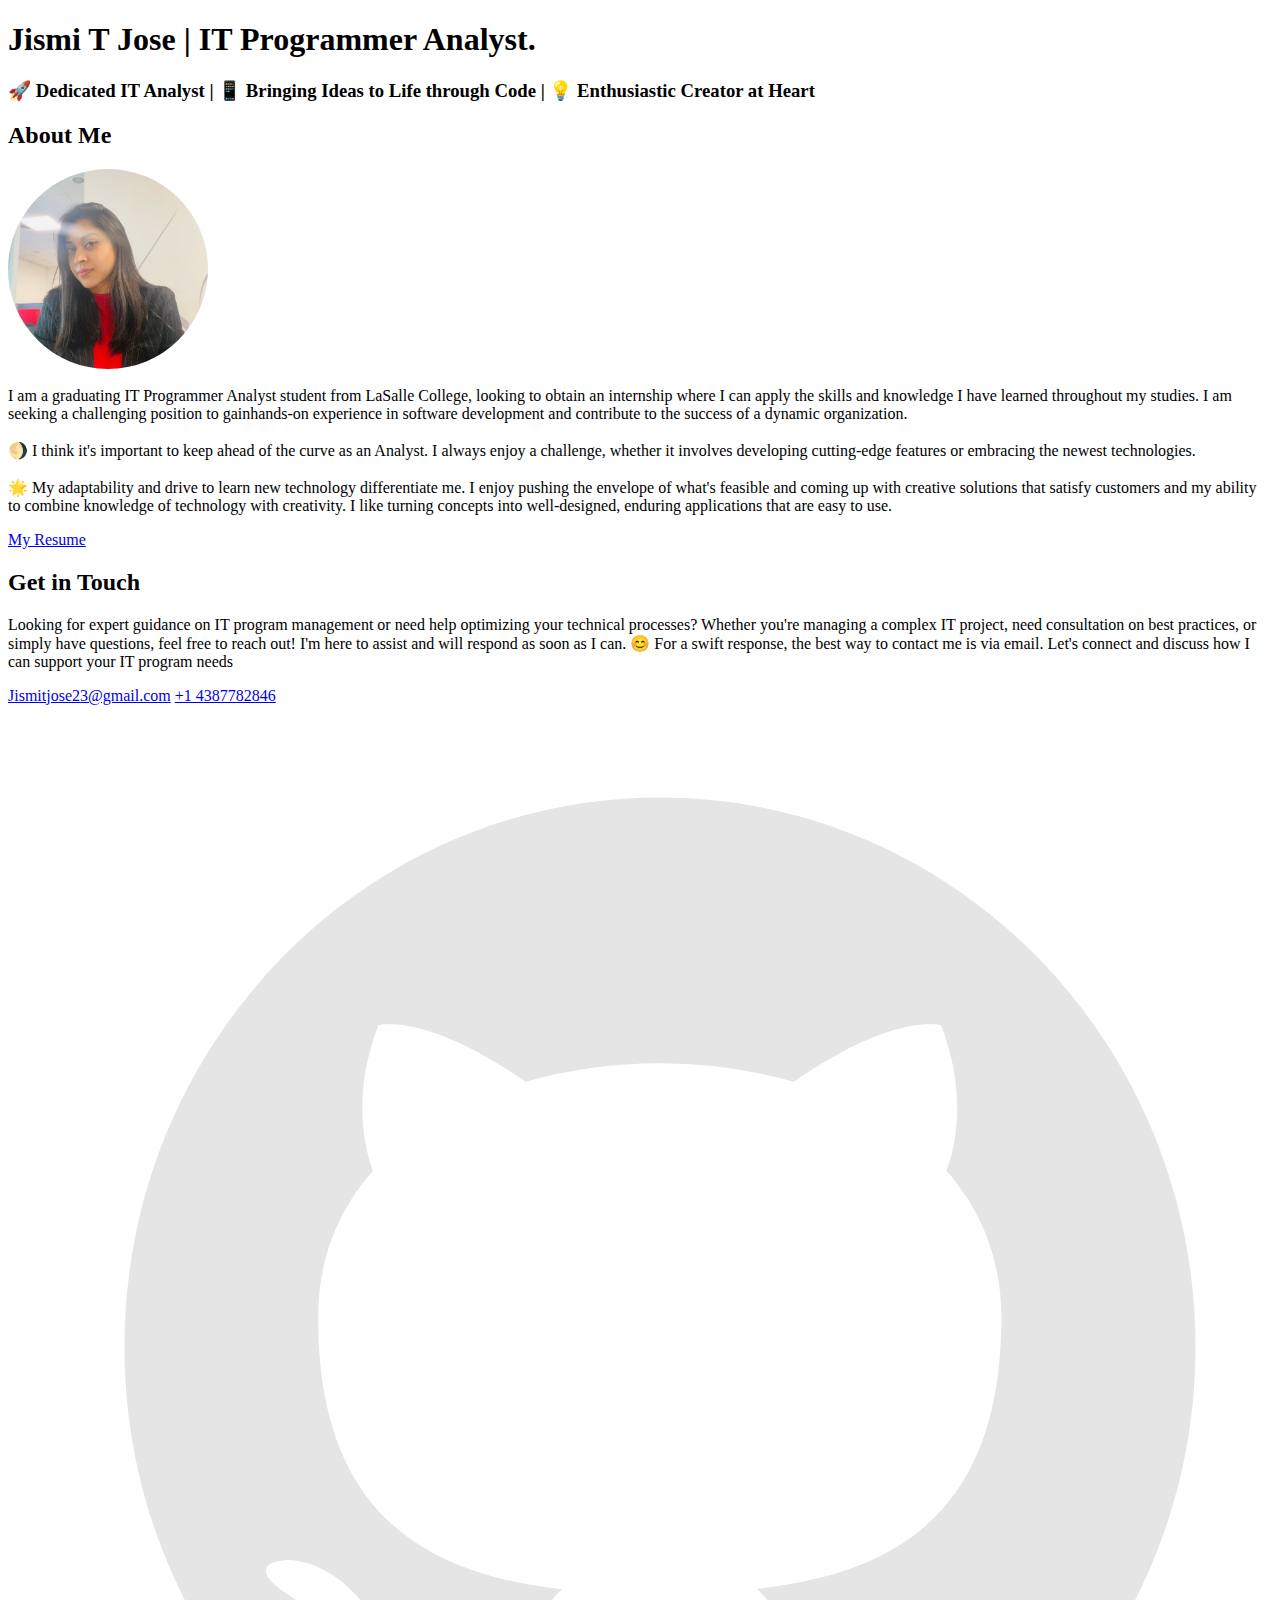
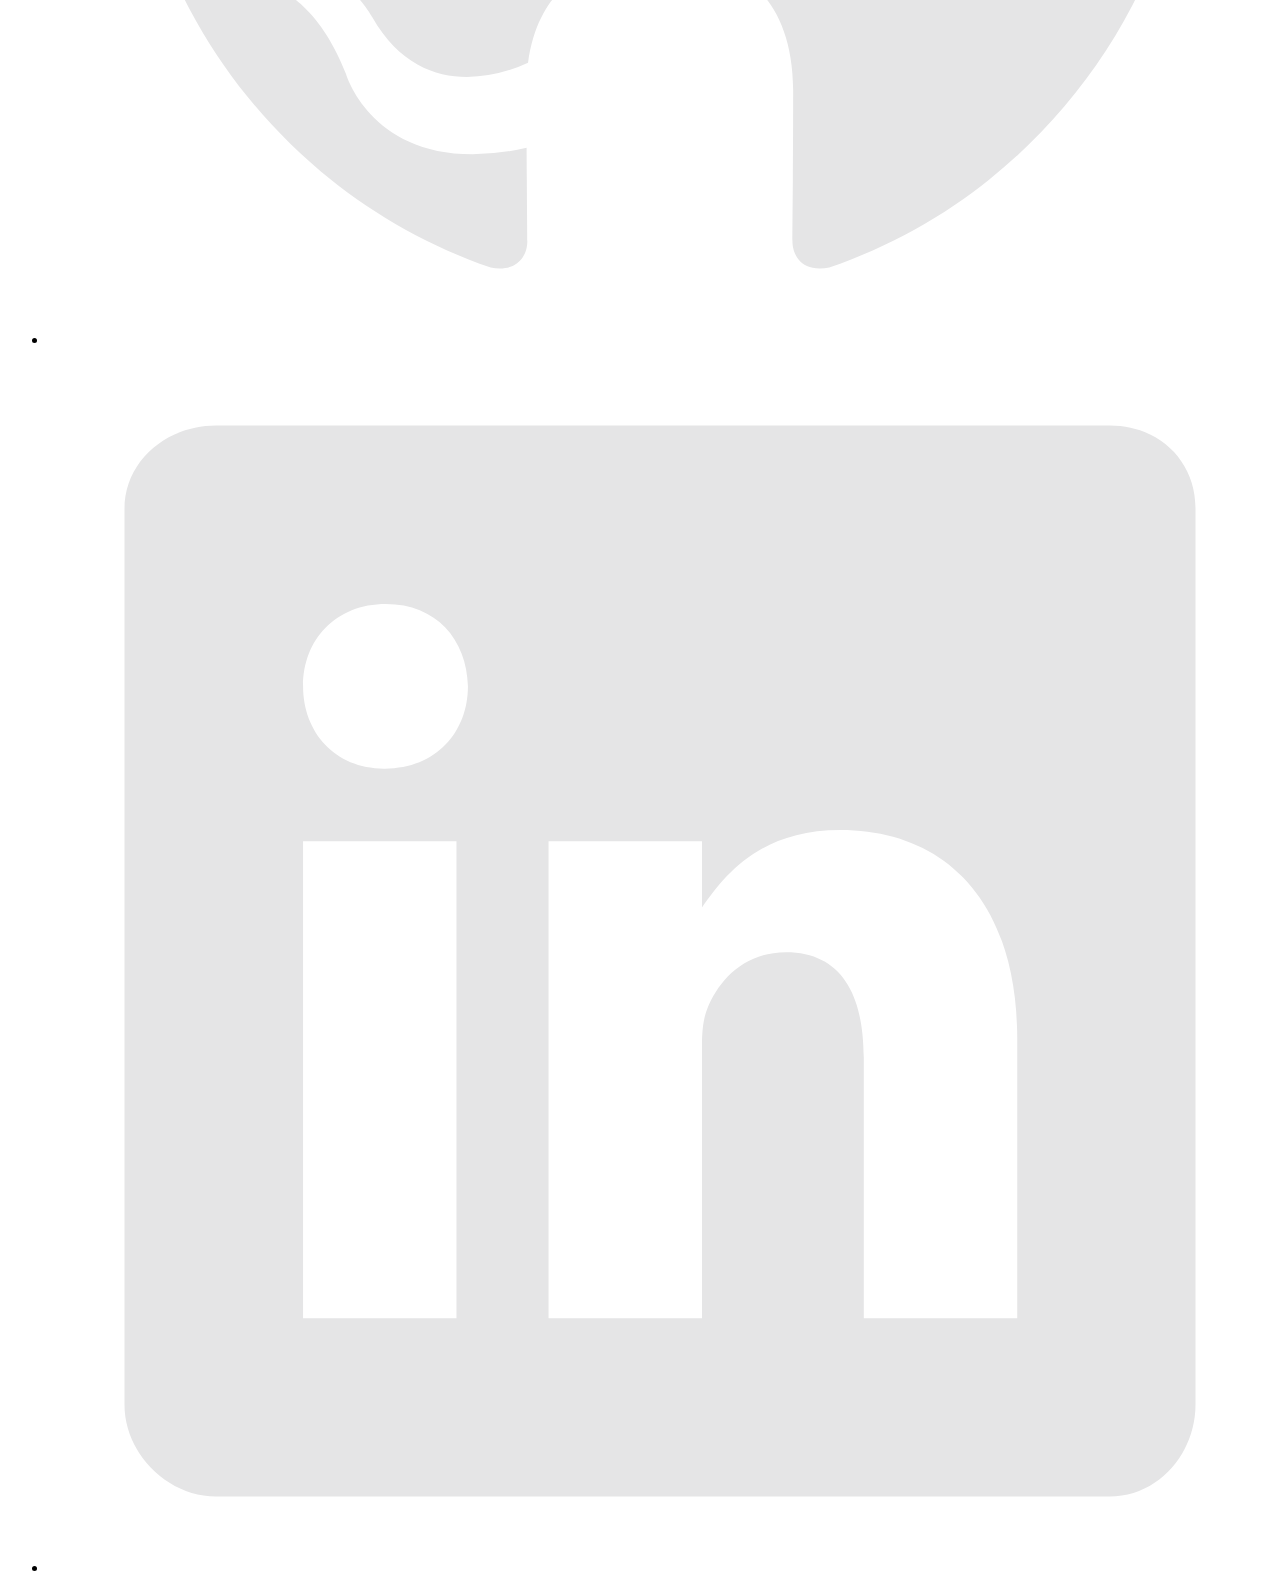
==== index.html @ 80c7e8fa "initial portfolio commit" ====
<!DOCTYPE html>
<html lang="en">

<head>
  <meta charset="UTF-8" />
  <meta name="viewport" content="width=device-width, initial-scale=1.0" />
  <link rel="shortcut icon" type="image/png" href="./Images/j.jpg" />

  <!-- Site title  -->
  <title>
    Jismi T Jose | IT Programmer Analyst.
  </title>

</head>

<body>

  <!-- ***** Header ***** -->

  <header class="header" role="banner" id="top">
   
    <div class="header__text-box row">
      <div class="header__text">
        <h1 class="heading-primary">
          <span>Jismi T Jose | IT Programmer Analyst.</span>
        </h1>
        <p>
          <h3>
            🚀 Dedicated IT Analyst | 📱 Bringing Ideas to Life through Code | 💡 Enthusiastic Creator at Heart

          </h3>
        </p>
      </div>
    </div>
  </header>

  <main role="main">

    <!-- ***** Work ***** -->

    <!-- ***** Clients ***** -->

    <!-- ***** About ***** -->
    <title>Round Corner Image</title>
    <style>
        .rounded-image {
            border-radius: 50%; /* Makes the image round */
            overflow: hidden; /* Hides overflowing content */
            width: 200px; /* Adjust width as needed */
            height: 200px; /* Adjust height as needed */
        }
        .rounded-image img {
            width: 100%; /* Makes the image fill its container */
            height: auto; /* Maintains aspect ratio */
        }
    </style>
    <section class="about" id="about">
      <div class="row">
        <h2>About Me</h2>
        <!-- <div class="about__content"> -->
          <div class="about__text">
            <!-- Replace the below paragraph with info about yourself -->
            <p>
              <div class="rounded-image">
                <img src="./Images/jismi_pic.jpeg" alt="">
            </div>
              

              <br>
              I am a graduating IT Programmer Analyst student from LaSalle College, looking to obtain an internship where I can apply the skills and knowledge I have learned throughout my studies. I am seeking a challenging position to gainhands-on experience in software development and contribute to the success of a dynamic organization.            </br>
            <br>
              🌖 I think it's important to keep ahead of the curve as an Analyst. I always enjoy a challenge, whether it involves developing cutting-edge features or embracing the newest technologies.
            </br>
              <br>
              🌟 My adaptability and drive to learn new technology differentiate me. I enjoy pushing the envelope of what's feasible and coming up with creative solutions that satisfy customers and my ability to combine knowledge of technology with creativity. I like turning concepts into well-designed, enduring applications that are easy to use.
            </p>
            <!-- Provide a link to your resume -->
            <a target="_blank" href="./resume/Jismi.Jose.pdf" class="btn">My Resume</a>
          <!-- </div> -->

          <!-- <div class="about__photo-container">
            <!-- Add a nice photo of yourself -->
            <!-- <img class="about__photo" src="./images/sharon.jpg" alt="" /> -->
          <!-- </div> --> 
        </div>
      </div>
    </section>
  </main>

  <!-- ***** Contact ***** -->

  <section class="contact" id="contact">
    <div class="row">
      <h2>Get in Touch</h2>
      <div class="contact__info">
        <p>
          Looking for expert guidance on IT program management or need help optimizing your technical processes?
Whether you're managing a complex IT project, need consultation on best practices, or simply have questions, feel free to reach out! I'm here to assist and will respond as soon as I can. 😊

For a swift response, the best way to contact me is via email. Let's connect and discuss how I can support your IT program needs
        </p>
        <!-- Replace the email with yours -->
        <a href="mailto:sJismitjose23@gmail.com" class="btn">Jismitjose23@gmail.com</a>
        <a href="tel:+1 4387782846" class="btn">+1 4387782846</a>

      </div>
    </div>
  </section>

  <!-- ***** Footer ***** -->

  <footer role="contentinfo" class="footer">
    <div class="row">
      <!-- Update the links to point to your accounts -->
      <ul class="footer__social-links">
        <li class="footer__social-link-item">
          <a target="_blank" href="https://github.com/jismitjose" title="Link to Github Profile">
            <img src="./Images/github.svg" class="footer__social-image" alt="Github">
          </a>
        
        <li class="footer__social-link-item">
          <a target="_blank" href="https://www.linkedin.com/in/jismitherlyjose/">
            <img src="./Images/linkedin.svg" title="Link to Linkedin Profile" class="footer__social-image" alt="Linkedin">
          </a>
        </li>
      </ul>
    </div>
  </footer>

</body>

</html>
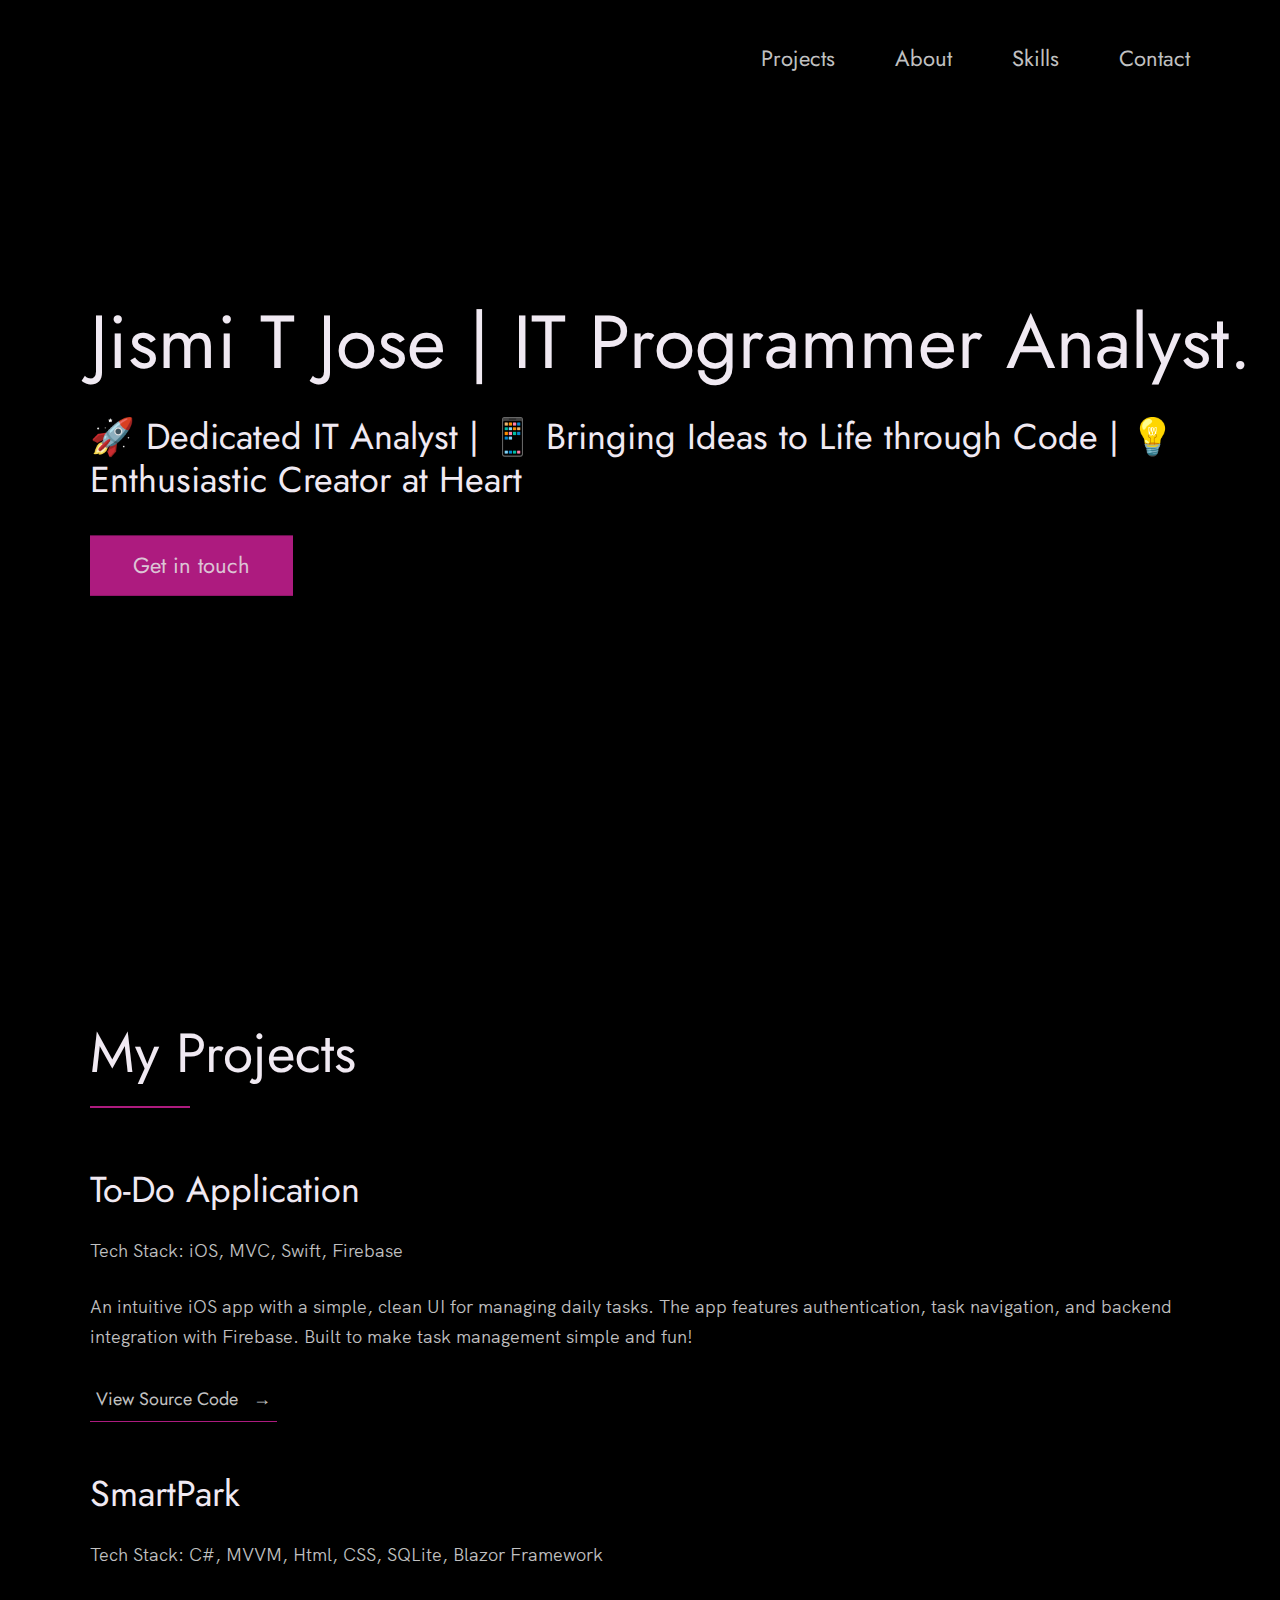
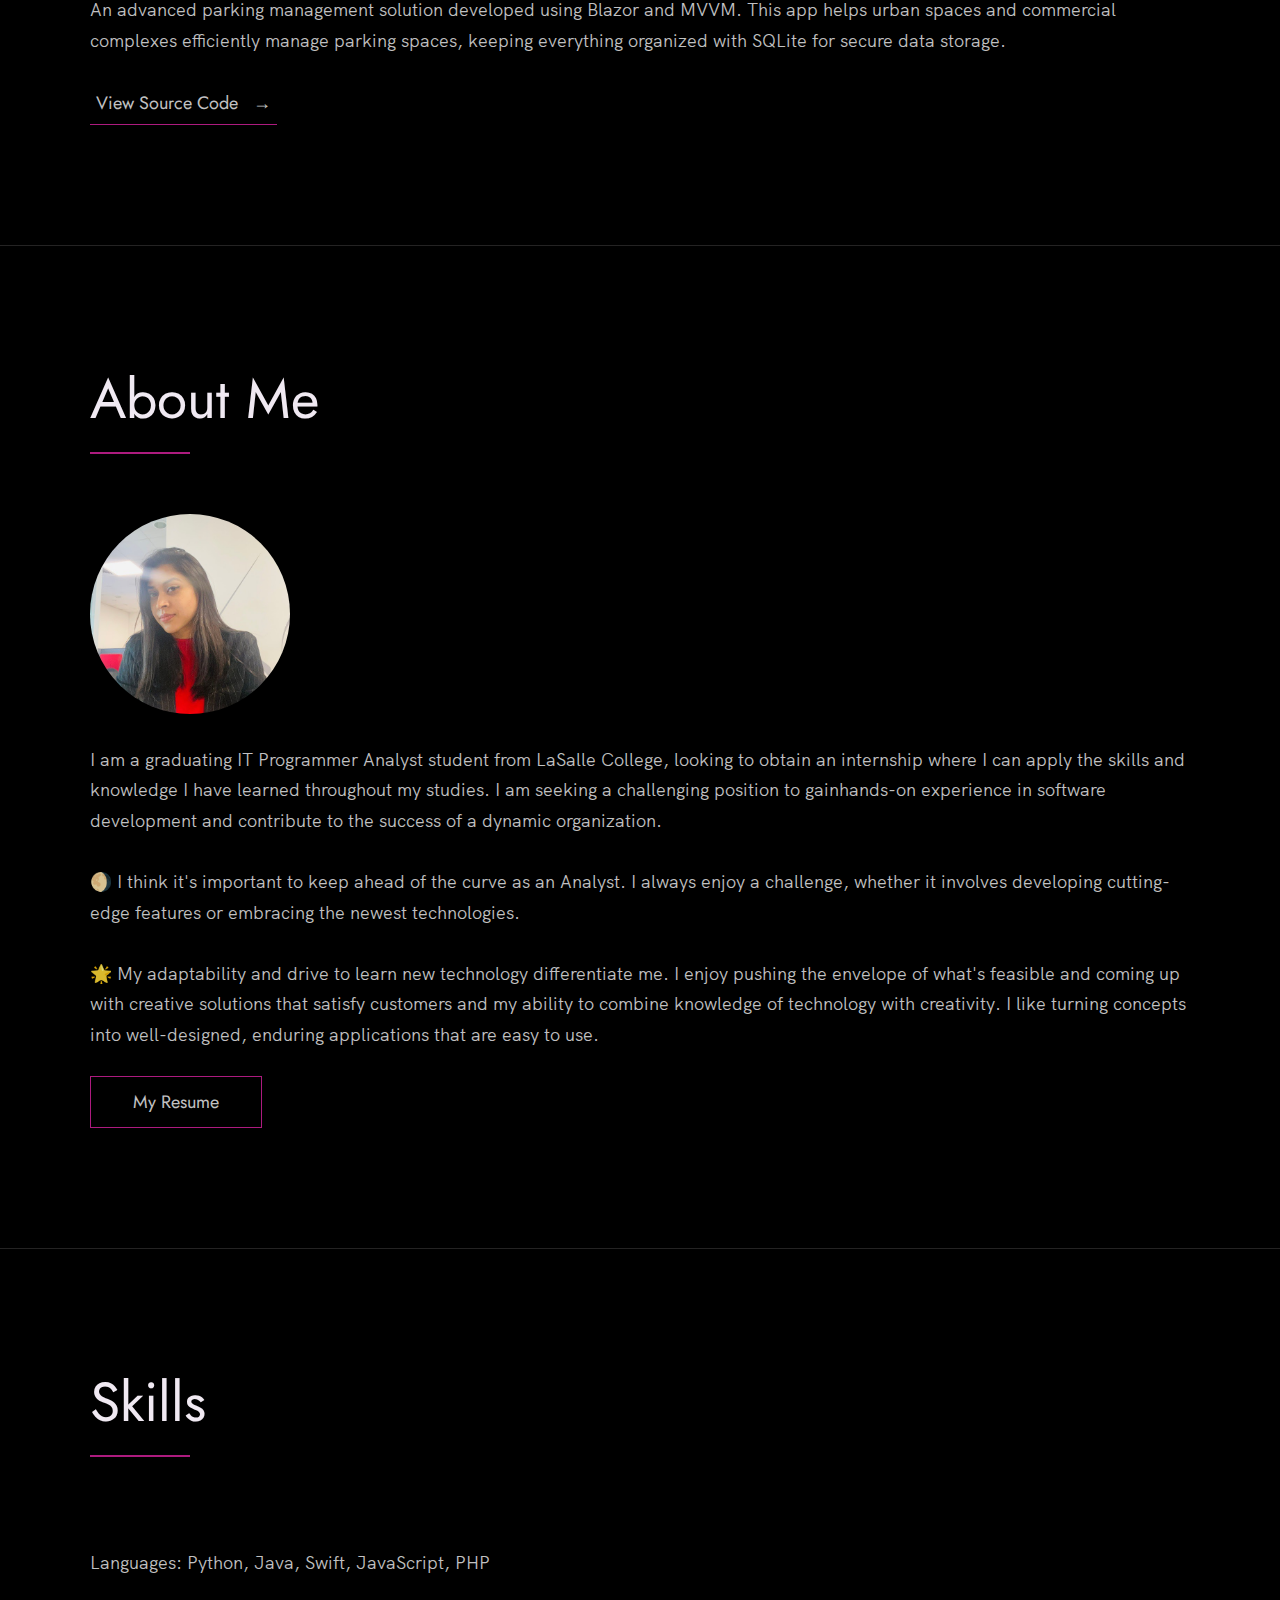
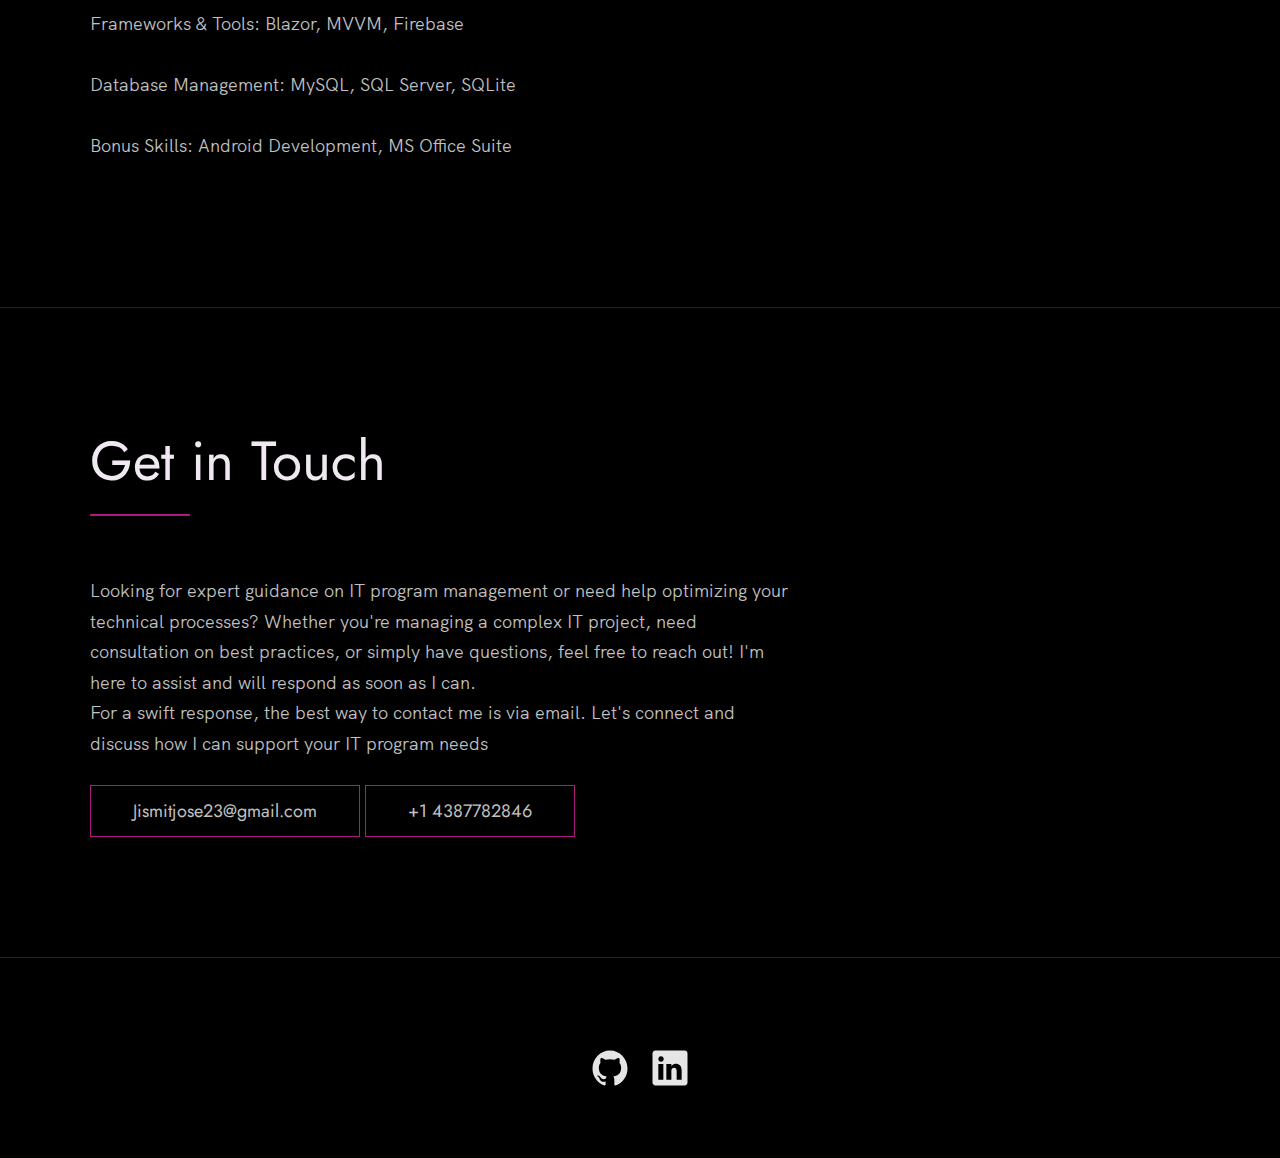
==== commit 7d5c0045: "css added" ====
--- a/index.html
+++ b/index.html
@@ -12,6 +12,7 @@
   <title>
     Jismi T Jose | IT Programmer Analyst.
   </title>
+  <link rel="stylesheet" href="index.css" />
 
 </head>
 
@@ -21,6 +22,24 @@
 
   <header class="header" role="banner" id="top">
    
+    <div class="row">
+      <nav class="nav" role="navigation">
+        <ul class="nav__items">
+          <li class="nav__item"><a href="#work" class="nav__link">Projects</a></li>
+          <li class="nav__item">
+            <a href="#about" class="nav__link">About</a>
+          </li>
+          <li class="nav__item">
+            <a href="#skills" class="nav__link">Skills</a>
+          </li>
+          <li class="nav__item">
+            <a href="#contact" class="nav__link">Contact</a>
+          </li>
+          
+        </ul>
+      </nav>
+    </div>
+
     <div class="header__text-box row">
       <div class="header__text">
         <h1 class="heading-primary">
@@ -32,6 +51,7 @@
 
           </h3>
         </p>
+        <a href="#contact" class="btn btn--pink">Get in touch</a>
       </div>
     </div>
   </header>
@@ -39,31 +59,50 @@
   <main role="main">
 
     <!-- ***** Work ***** -->
+    <section class="work" id="work">
+      <div class="row">
+        <h2>My Projects</h2>
+        <div class="work__boxes">
+          <h3>To-Do Application</h3>
+            <p>Tech Stack: iOS, MVC, Swift, Firebase</strong></p>
+              <p>
+                An intuitive iOS app with a simple, clean UI for managing daily tasks. The app features authentication, task navigation, and backend integration with Firebase. Built to make task management simple and fun!
+              </p>
+              <div class="work__links">
+                <a href="https://github.com/jismitjose/SmartPark" target="_blank" class="link__text">
+                  View Source Code <span>&rarr;</span>
+                </a>
+                <a href="https://github.com/jismitjose/SmartPark" title="View Source Code" target="_blank">
+                </a>
+              </div>
+              <div>
 
-    <!-- ***** Clients ***** -->
-
+                <h3>SmartPark</h3>
+                <p>Tech Stack: C#, MVVM, Html, CSS, SQLite, Blazor Framework</strong></p>
+                  <p>
+                    An advanced parking management solution developed using Blazor and MVVM. This app helps urban spaces and commercial complexes efficiently manage parking spaces, keeping everything organized with SQLite for secure data storage.                  </p>
+              </div>
+              <div class="work__links">
+                <a href="https://github.com/jismitjose/SmartPark" target="_blank" class="link__text">
+                  View Source Code <span>&rarr;</span>
+                </a>
+                <a href="https://github.com/jismitjose/SmartPark" title="View Source Code" target="_blank">
+                </a>
+              </div>
+              
+        </div>
+      </div>
+    </section>
+    
     <!-- ***** About ***** -->
     <title>Round Corner Image</title>
-    <style>
-        .rounded-image {
-            border-radius: 50%; /* Makes the image round */
-            overflow: hidden; /* Hides overflowing content */
-            width: 200px; /* Adjust width as needed */
-            height: 200px; /* Adjust height as needed */
-        }
-        .rounded-image img {
-            width: 100%; /* Makes the image fill its container */
-            height: auto; /* Maintains aspect ratio */
-        }
-    </style>
+    
     <section class="about" id="about">
       <div class="row">
         <h2>About Me</h2>
-        <!-- <div class="about__content"> -->
           <div class="about__text">
-            <!-- Replace the below paragraph with info about yourself -->
             <p>
-              <div class="rounded-image">
+              <div class="rounded-image img">
                 <img src="./Images/jismi_pic.jpeg" alt="">
             </div>
               
@@ -76,18 +115,39 @@
               <br>
               🌟 My adaptability and drive to learn new technology differentiate me. I enjoy pushing the envelope of what's feasible and coming up with creative solutions that satisfy customers and my ability to combine knowledge of technology with creativity. I like turning concepts into well-designed, enduring applications that are easy to use.
             </p>
-            <!-- Provide a link to your resume -->
+            <!-- Link to the resume -->
             <a target="_blank" href="./resume/Jismi.Jose.pdf" class="btn">My Resume</a>
-          <!-- </div> -->
-
-          <!-- <div class="about__photo-container">
-            <!-- Add a nice photo of yourself -->
-            <!-- <img class="about__photo" src="./images/sharon.jpg" alt="" /> -->
-          <!-- </div> --> 
+          
         </div>
       </div>
     </section>
   </main>
+
+  <!-- ***** Skills ***** -->
+
+  <section class="skills" id="skills">
+    <div class="row">
+      <h2>Skills</h2>
+      <div class="skills__info">
+        <p>
+          <br>
+          Languages: Python, Java, Swift, JavaScript, PHP
+
+        </br>
+        <br>
+        Frameworks & Tools: Blazor, MVVM, Firebase
+
+        </br>
+        <br>
+        Database Management: MySQL, SQL Server, SQLite
+
+        </br>
+        <br>
+        Bonus Skills: Android Development, MS Office Suite
+      </p>
+      </div>
+    </div>
+  </section>
 
   <!-- ***** Contact ***** -->
 
@@ -97,11 +157,11 @@
       <div class="contact__info">
         <p>
           Looking for expert guidance on IT program management or need help optimizing your technical processes?
-Whether you're managing a complex IT project, need consultation on best practices, or simply have questions, feel free to reach out! I'm here to assist and will respond as soon as I can. 😊
+          Whether you're managing a complex IT project, need consultation on best practices, or simply have questions, feel free to reach out! I'm here to assist and will respond as soon as I can. 
 
-For a swift response, the best way to contact me is via email. Let's connect and discuss how I can support your IT program needs
+          <br>For a swift response, the best way to contact me is via email. Let's connect and discuss how I can support your IT program needs
         </p>
-        <!-- Replace the email with yours -->
+        <!-- Email and Phone -->
         <a href="mailto:sJismitjose23@gmail.com" class="btn">Jismitjose23@gmail.com</a>
         <a href="tel:+1 4387782846" class="btn">+1 4387782846</a>
 
--- a/index.css
+++ b/index.css
@@ -0,0 +1,641 @@
+
+@font-face {
+    font-family: 'Hk Grotesk';
+    font-style: normal;
+    font-weight: 400;
+    src: url('./fonts/HKGrotesk-Regular.woff') format('woff');
+}
+
+@font-face {
+    font-family: 'Jost';
+    font-style: normal;
+    font-weight: 400;
+    src: url('./fonts/Jost-Regular.ttf') format('woff');
+}
+
+* {
+    margin: 0;
+    padding: 0;
+    box-sizing: inherit;
+}
+
+:root {
+    --font-size-small: 1.8rem;
+    --font-size-normal: 2.2rem;
+    --font-size-medium: 2.8rem;
+    --font-size-medium-1: 3.6rem;
+    --font-size-large: 5.5rem;
+    --font-size-huge: 7.5rem;
+    --font-stack: 'Hk Grotesk', sans-serif;
+
+    --line-height-normal: 1.7;
+    --line-height-small: 1.2;
+
+    --black: #000;
+    --pink: #ad1b7f;
+    --white: #f0e9f2;
+    --white-1: #e5e5e6da;
+
+
+    --container-max-width: 1180px;
+    --container-normal-width: 800px;
+    --container-medium-width: 700px; 
+    --container-small-width: 500px;
+
+    --gutter-huge: 12rem;
+    --gutter-medium: 6rem;
+    --gutter-normal: 3rem;
+    --gutter-small-1: 2.5rem;
+    --gutter-small: 2rem;
+
+    --border-light: 1px solid rgb(36, 35, 35);
+}
+
+html {
+    font-size: 62.5%; /* (16/10)*100 = 62.5% => 1rem = 10px */
+    box-sizing: border-box;
+    scroll-behavior: smooth;
+}
+
+@media(max-width: 1000px) {
+    html {
+        font-size: 52%;
+    }
+}
+
+body {
+    font-size: var(--font-size-small);
+    font-family: var(--font-stack);
+    font-weight: 400;
+    color: var(--white-1);
+    line-height: var(--line-height-normal);
+    background: var(--black);
+    overflow-x: hidden;
+}
+
+.row {
+    max-width: var(--container-max-width);
+    margin: 0 auto;
+}
+
+@media(max-width: 1340px) {
+    .row {
+        max-width: 1100px;
+    }
+}
+
+@media(max-width: 1240px) {
+    .row {
+        padding: 0 var(--gutter-medium);
+    }
+}
+
+@media(max-width: 600px) {
+    .row {
+        padding: 0 var(--gutter-normal);
+    }
+}
+
+@media(max-width: 600px) {
+    .row {
+        padding: 0 var(--gutter-small);
+    }
+}
+
+section {
+    padding: var(--gutter-huge) 0;
+    border-bottom: var(--border-light);
+}
+
+img {
+    object-fit: contain;
+    max-width: 100%;
+}
+
+/* --------------------------------------- */
+/* ----- Headlines and Paragraphs ----- */
+/* --------------------------------------- */
+
+h1,
+h2,
+h3 {
+    font-family: 'Jost', sans-serif;
+    font-weight: 400;
+    line-height: var(--line-height-small);
+    color: var(--white);
+}
+
+.heading-primary {
+    line-height: 1;
+    font-size: var(--font-size-huge);
+    font-weight: 400;
+}
+
+@media(max-width: 900px) {
+    .heading-primary {
+        font-size: 6.5rem;
+    }
+}
+
+h2 {
+    font-size: var(--font-size-large);
+    margin-bottom: var(--gutter-medium);
+}
+
+h2::after {
+    content: '';
+    display: block;
+    height: 2px;
+    width: 10rem;
+    background: var(--pink);
+    margin: var(--gutter-small) 0;
+}
+
+h3 {
+    font-size: var(--font-size-medium-1);
+    margin-bottom: var(--gutter-small);
+}
+
+@media(max-width: 500px) {
+    .heading-primary {
+        font-size: var(--font-size-large);
+    }
+
+    h2 {
+        font-size: var(--font-size-medium-1);
+    }
+
+    h3 {
+        font-size: var(--font-size-medium);
+    }
+}
+
+p {
+    margin: var(--gutter-small-1) 0;
+}
+
+@media(max-width: 900px) {
+    p { 
+        max-width: var(--container-small-width);
+    }
+}
+
+/* --------------------------------------- */
+/* ----- Buttons and Links ----- */
+/* --------------------------------------- */
+
+a {
+    color: var(--white);
+    font-weight: 400;
+    font-family: 'Jost', sans-serif;
+    transition: all .2s;
+    outline: 2px solid transparent;
+}
+
+::-moz-focus-inner {
+    border: 0;
+}
+
+button:focus,
+a:focus {
+    outline: 2px solid var(--pink);
+}
+
+body:not(.user-is-tabbing) button:focus,
+body:not(.user-is-tabbing) a:focus {
+    outline: none;
+}
+
+.link:hover {
+    color: var(--pink);
+}
+
+.btn {
+    position: relative;
+    display: inline-block;
+    padding: 1rem 4.2rem;
+    text-decoration: none;
+    color: inherit;
+    border: 1px solid  var(--pink);
+    font-weight: 400;
+}
+
+.btn:focus {
+    outline: none;
+}
+
+.btn::after {
+    content: '';
+    display: block;
+    position: absolute;
+    top: 0;
+    left: 0;
+    right: 100%;
+    background: var(--white);
+    height: 100%;
+    z-index: -1;
+    transition: all 0.2s cubic-bezier(1, 0.68, 0.16, 0.9);
+}
+
+.btn:hover::after,
+.btn:focus::after {
+    right: 0;
+    background: var(--pink);
+}
+
+.btn--pink {
+    background: var(--pink);
+    transition: all 0.2s;
+}
+
+.btn--pink::after {
+    display: none;
+}
+
+.btn--pink:hover,
+.btn--pink:focus {
+    background: transparent;
+}
+
+.link__text {
+    position: relative;
+    display: inline-block;
+    padding: .6rem;
+    color: inherit;
+    text-decoration: none;
+    border-bottom: 1px solid var(--pink);
+}
+
+.link__text::after {
+    content: '';
+    display: block;
+    position: absolute;
+    top: 0;
+    left: 0;
+    right: 100%;
+    background: var(--white);
+    height: 100%;
+    z-index: -1;
+    transition: all 0.2s cubic-bezier(1, 0.68, 0.16, 0.9);
+}
+
+.link__text:focus {
+    outline: none;
+}
+
+.link__text:hover::after,
+.link__text:focus:after {
+    right: 0;
+    background: var(--pink);
+}
+
+.link__text span {
+    padding-left: 1rem;
+    font-family: sans-serif;
+}
+
+/* ----- Back to Top ----- */
+
+.back-to-top {
+    position: fixed;
+    bottom: 4rem;
+    right: 4rem;
+    display: flex;
+    justify-content: center;
+    align-items: center;
+    height: 5.5rem;
+    width: 5.5rem;
+    background-color: var(--pink);
+    border-radius: 50%;
+    z-index: 10;
+    visibility: hidden;
+    transition: all .4s;
+}
+
+.back-to-top__image {
+    height: 70%;
+}
+
+@media(max-width: 900px) {
+    .back-to-top {
+        right: 2rem;
+    }
+}
+
+@media(max-width: 500px) {
+    .back-to-top {
+        right: 1rem;
+    }
+}
+
+/* --------------------------------------- */
+/* ----- Navigation ----- */
+/* --------------------------------------- */
+
+.nav {
+    display: flex;
+    justify-content: flex-end;
+    padding: var(--gutter-normal) 0;
+}
+
+.nav__items {
+    display: flex;
+    list-style: none;
+}
+
+.nav__item:not(:last-child) {
+    margin-right: var(--gutter-medium);
+}
+
+@media(max-width: 500px) {
+    .nav {
+        justify-content: center;
+    }
+}
+
+@media(max-width: 400px) {
+    .nav__item:not(:last-child) {
+        margin-right: var(--gutter-normal);
+    }
+}
+
+@media(max-width: 300px) {
+    .nav {
+        font-size: var(--font-size-small);
+    }
+}
+
+.nav__link {
+    position: relative;
+    display: inline-block;
+    padding: 1rem 0;
+    text-decoration: none;
+    color: inherit;
+    transition: all .2s;
+}
+
+.nav__link::after {
+    content: '';
+    position: absolute;
+    bottom: 0;
+    left: 0;
+    right: 100%;
+    display: inline-block;
+    height: 1rem;
+    background: var(--white);
+    transition: all 0.25s cubic-bezier(1, 0.68, 0.16, 0.9);
+}
+
+.nav__link:hover {
+    color: var(--pink);
+}
+
+.nav__link:hover::after {
+    right: 0;
+    height: 2px;
+    background: var(--pink);
+}
+
+/* --------------------------------------- */
+/* ----- Header ----- */
+/* --------------------------------------- */
+
+.header {
+    background: linear-gradient(rgba(0,0,0, .1), rgba(0,0,0, .4)), 
+        url('./images/header.jpg');
+    height: 100vh;
+    background-size: cover;
+    background-position: center;
+    background-attachment: fixed;
+    font-size: var(--font-size-normal);
+}
+
+.header__text {
+    position: absolute;
+    top: 50%;
+    transform: translateY(-50%);
+}
+
+.header__text p {
+    margin: 1.5rem 0 3.5rem;
+    max-width: var(--container-medium-width);
+    font-family: 'Jost', sans-serif;
+    font-size: var(--font-size-medium);
+}
+
+@media(max-width: 500px) {
+    .header {
+        text-align: center;
+    }
+
+    .header__text p {
+        transform: scale(.8);
+    }
+}
+
+/* --------------------------------------- */
+/* ----- Work ----- */
+/* --------------------------------------- */
+.work__icon {
+    display: flex;
+    align-items: center;
+}
+.work__icon:not(:last-child) {
+    margin-bottom: 5rem;
+}
+.work__box {
+    display: flex;
+    align-items: center;
+}
+
+@media(max-width: 900px) {
+    .work__box {
+        align-items: initial;
+        flex-direction: column-reverse;
+    }
+}
+
+.work__box:not(:last-child) {
+    margin-bottom: 25rem;
+}
+
+@media(max-width: 500px) {
+    .work__box:not(:last-child) {
+        margin-bottom: 20rem;
+    }
+}
+
+.work__links {
+    display: flex;
+    align-items: center;
+}
+.work__links:not(:last-child) {
+    margin-bottom: 5rem;
+}
+.work__text {
+    flex: 0 0 30%;
+}
+
+.work__list {
+    /* list-style-type: square; */
+    list-style-position: inside;
+    margin-bottom: var(--gutter-normal);
+}
+
+.work__code {
+    display: block;
+    height: 3rem;
+    margin-left: var(--gutter-normal);
+    transition: all .3s;
+}
+
+.work__code:hover {
+    transform: scale(1.2);
+}
+
+.work__image-box {
+    margin-bottom: var(--gutter-normal);
+}
+
+
+@media(min-width: 901px) {
+    .work__image-box {
+        flex: 1;
+        margin: 0 0 0 10rem;
+    }
+}
+
+@media(max-width: 900px) {
+    .work__code {
+        height: 4rem;
+    }
+}
+
+/* --------------------------------------- */
+/* ----- Clients ----- */
+/* --------------------------------------- */
+
+.client__logos {
+    display: flex;
+    justify-content: space-between;
+    filter: invert(100%) grayscale(100%) opacity(.8);
+}
+
+.client__logo {
+    height: 6.5rem;
+    max-width: 18rem;
+}
+
+@media(max-width: 1240px) {
+    .client__logos {
+        overflow-x: scroll;
+        padding: var(--gutter-normal);
+    }
+
+    .client__logo:not(:last-of-type) {
+        margin-right: var(--gutter-medium);
+    }
+}
+
+/* --------------------------------------- */
+/* ----- About ----- */
+/* --------------------------------------- */
+
+.rounded-image {
+    border-radius: 50%; /* Makes the image round */
+    overflow: hidden; /* Hides anything that overflows the circular shape */
+    width: 200px; /* Adjust the size as needed */
+    height: 200px; /* Ensure the height matches the width for a perfect circle */
+    display: flex;
+    justify-content: center;
+    align-items: center;
+}
+
+.rounded-image img {
+    width: 100%; /* Makes the image fill the container */
+    height: 100%; /* Ensures the image is not stretched */
+    object-fit: cover; /* Ensures the image is cropped to fit */
+}
+
+   
+.about__content {
+    display: flex;
+    flex-direction: row-reverse;
+    align-items: center;
+}
+
+@media(max-width: 900px) {
+    .about__content {
+        flex-direction: column-reverse;
+        align-items: initial;
+    }
+}
+
+.about__photo-container {
+    
+    margin-bottom: var(--gutter-normal);
+    /* border-radius: 50%; */
+}
+.about__photo {
+    /* margin-bottom: var(--gutter-normal); */
+    border-radius: 50%;
+}
+@media(min-width: 901px) {
+    .about__text {
+        flex: 0 0 35%;
+    }
+    
+    .about__photo-container {
+        flex: 1;
+        margin: 0 var(--gutter-huge) 0 0;
+    }
+}
+
+/* --------------------------------------- */
+/* ----- Contact ----- */
+/* --------------------------------------- */
+
+.contact__info {
+    max-width: var(--container-medium-width);
+}
+
+/* --------------------------------------- */
+/* ----- Footer ----- */
+/* --------------------------------------- */
+
+.footer {
+    text-align: center;
+    padding: var(--gutter-medium) 0 var(--gutter-normal);
+}
+
+.footer__social-links {
+    display: flex;
+    justify-content: center;
+    padding: var(--gutter-normal) 0;
+    list-style: none;
+}
+
+.footer__social-link-item:not(:last-of-type) {
+    margin-right: var(--gutter-small);
+}
+
+.footer__social-image {
+    height: 4rem;
+}
+
+.footer__github-buttons {
+    display: flex;
+    justify-content: center;
+}
+
+.footer__github-buttons iframe {
+    height: 2.5rem;
+    width: 84px;
+    transform: translateY(3px);
+}
+
+@media(max-width: 500px) {
+    .footer {
+        padding: var(--gutter-medium) 0;
+    } 
+}
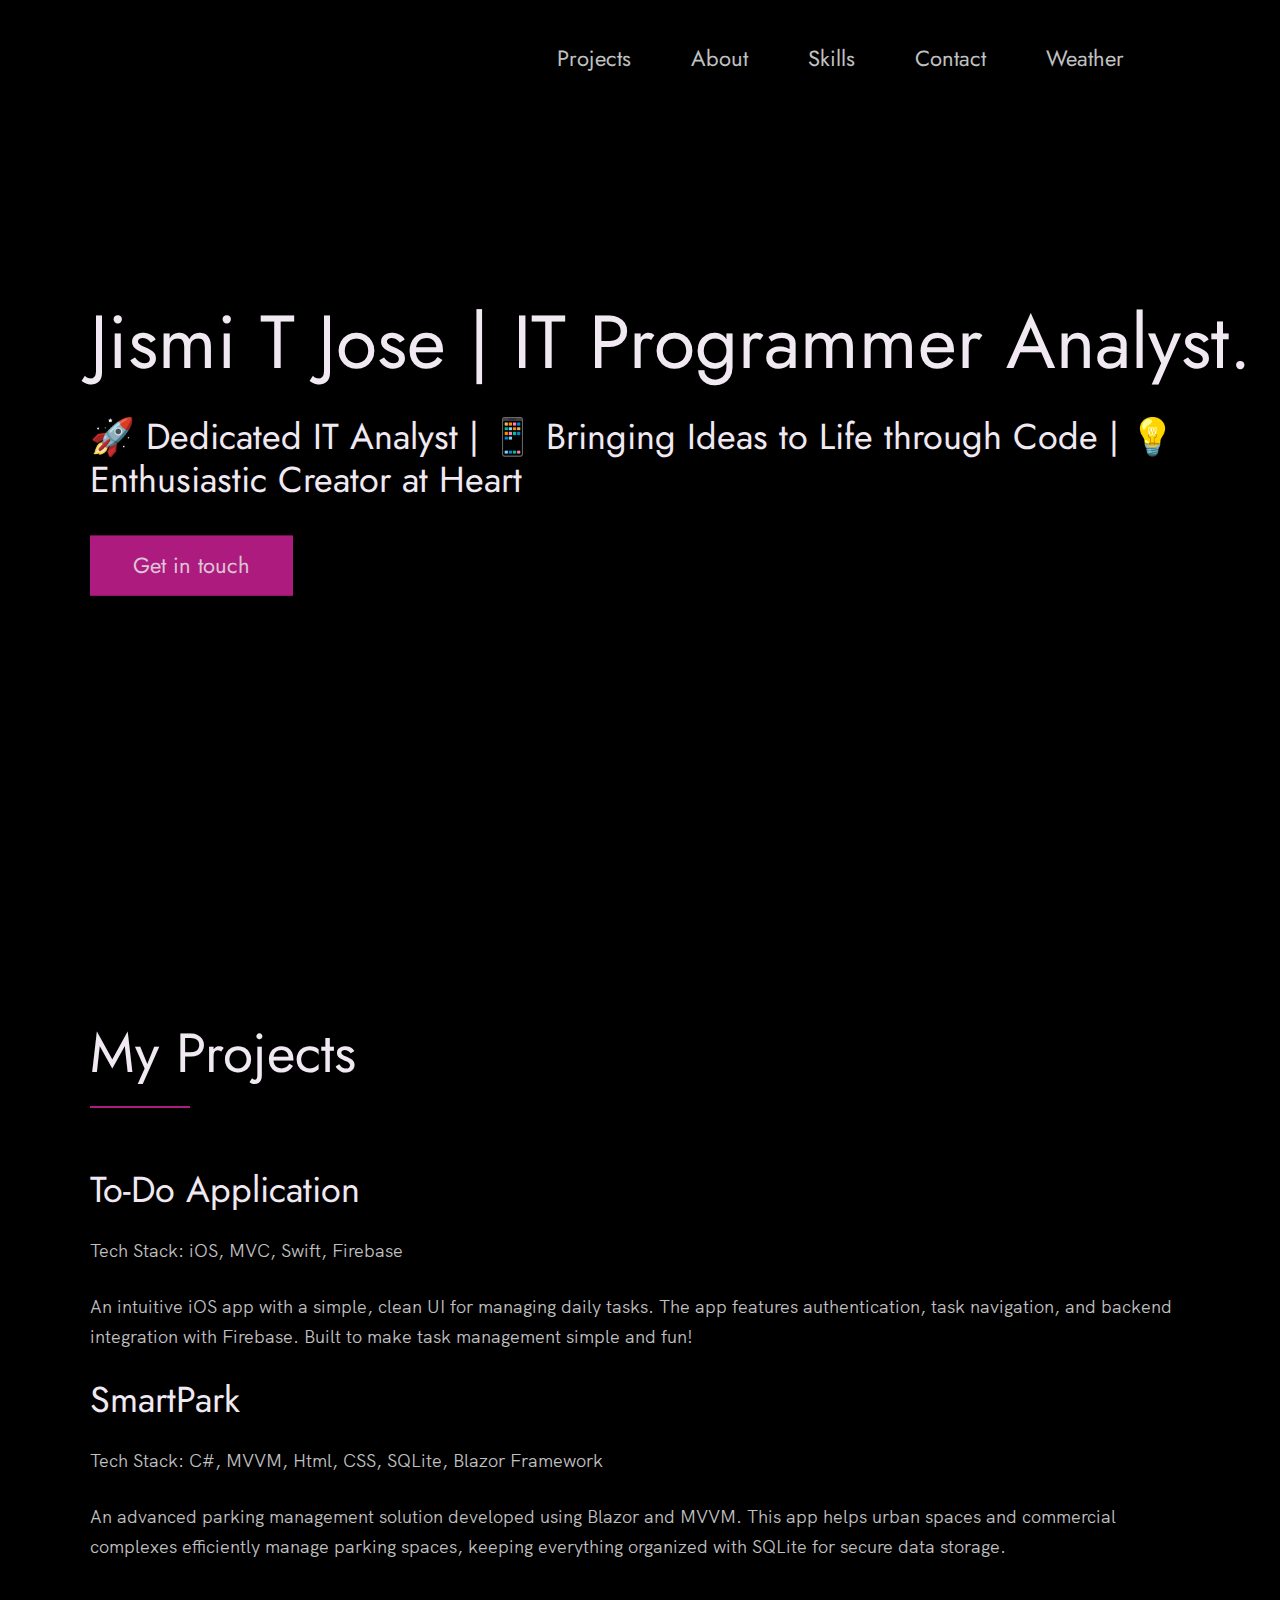
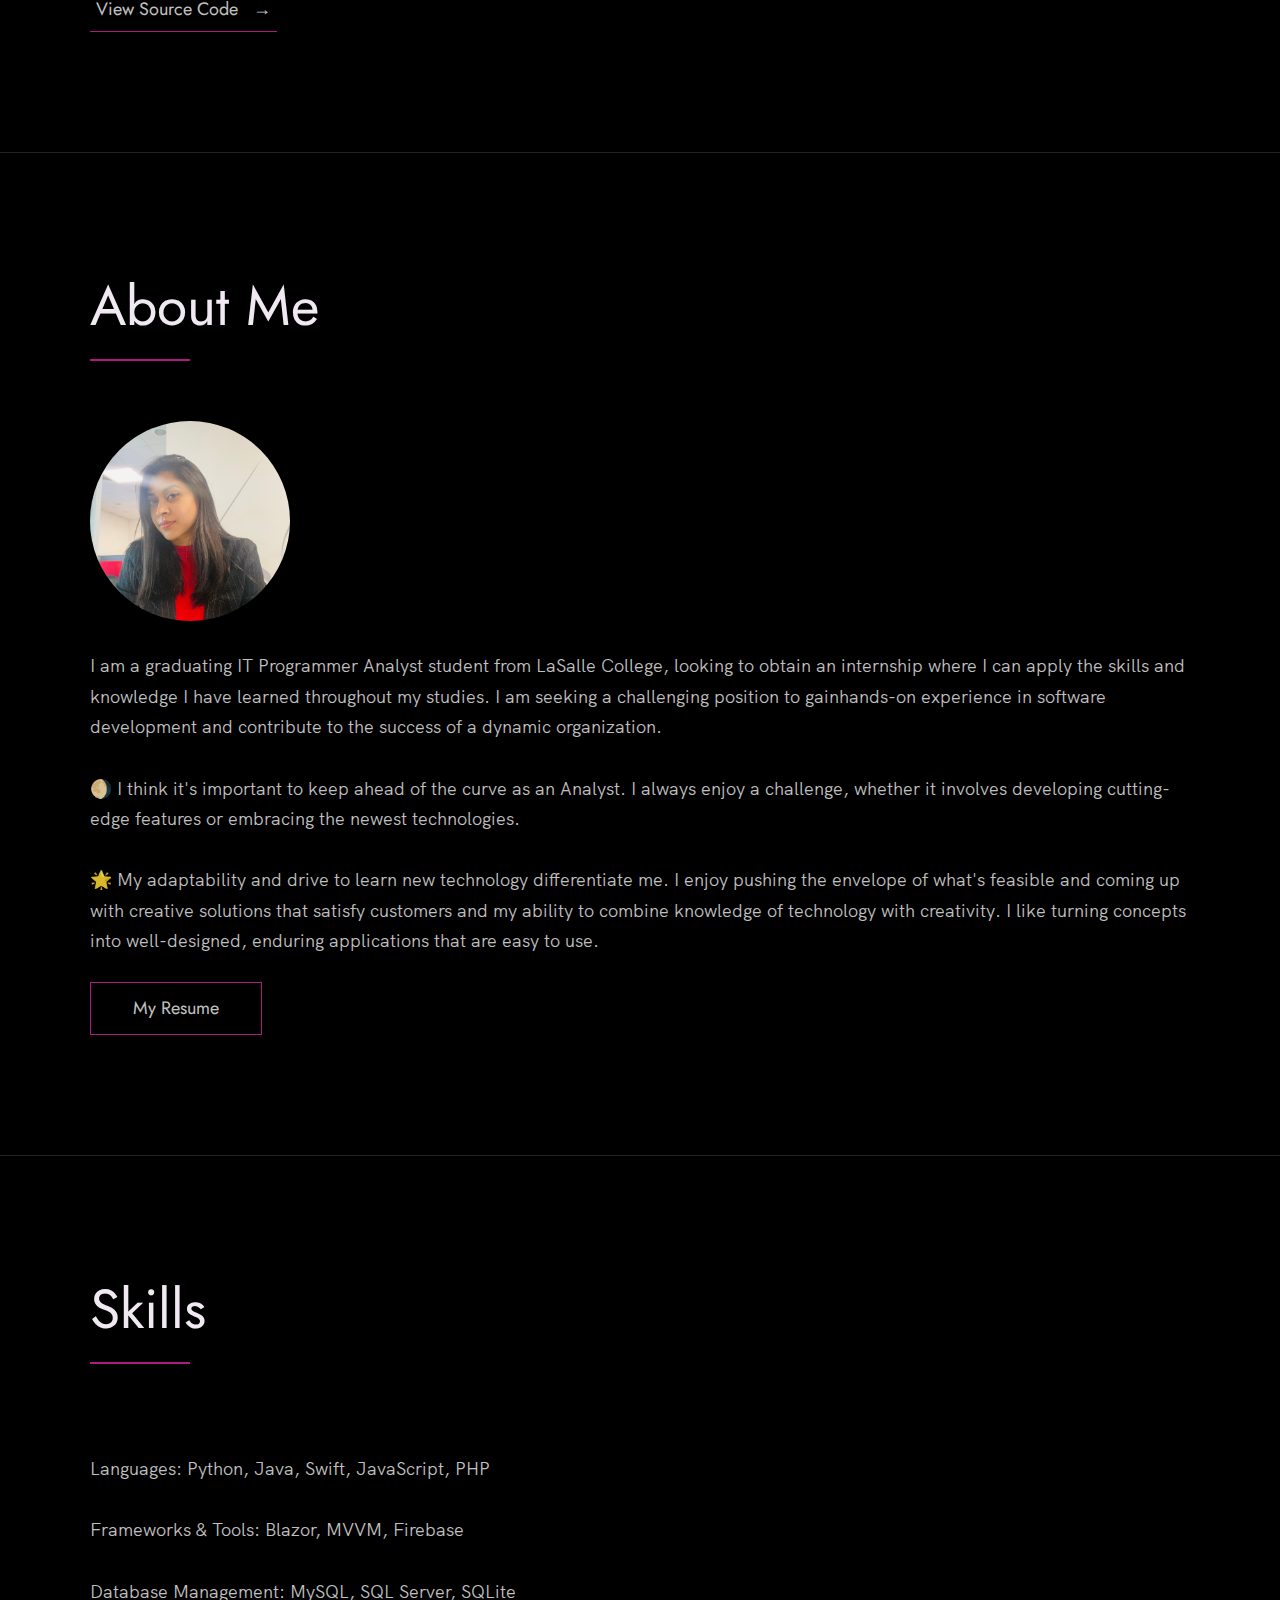
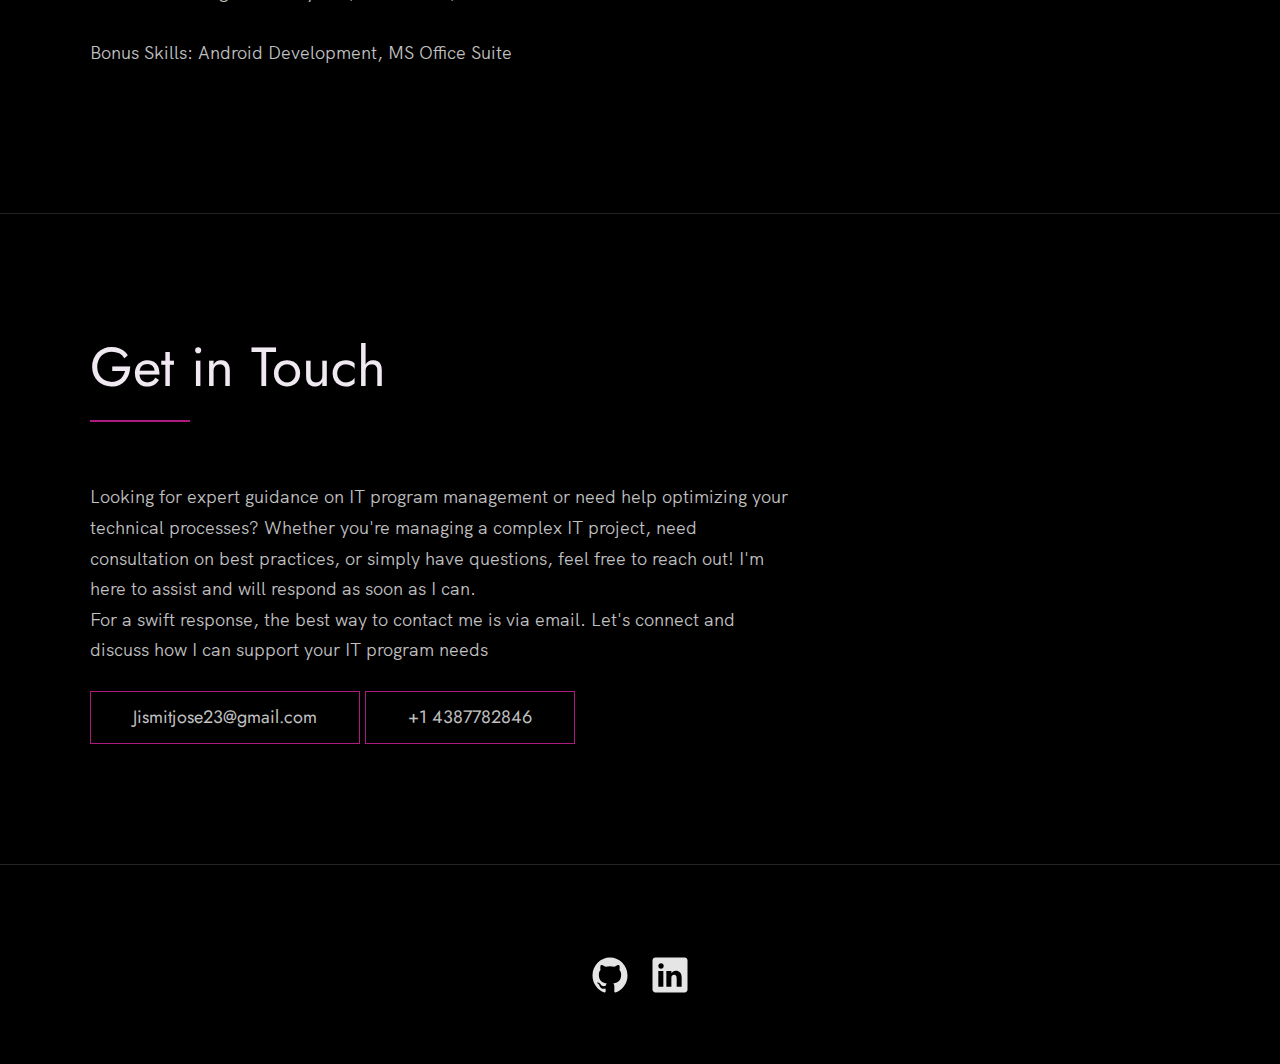
==== commit dba47e62: "weather api added" ====
--- a/index.html
+++ b/index.html
@@ -1,5 +1,3 @@
-
-
 <!DOCTYPE html>
 <html lang="en">
 
@@ -35,7 +33,9 @@
           <li class="nav__item">
             <a href="#contact" class="nav__link">Contact</a>
           </li>
-          
+          <li class="nav__item">
+            <a href="weather.html" class="nav__link">Weather</a>
+          </li>
         </ul>
       </nav>
     </div>
@@ -68,25 +68,17 @@
               <p>
                 An intuitive iOS app with a simple, clean UI for managing daily tasks. The app features authentication, task navigation, and backend integration with Firebase. Built to make task management simple and fun!
               </p>
-              <div class="work__links">
-                <a href="https://github.com/jismitjose/SmartPark" target="_blank" class="link__text">
-                  View Source Code <span>&rarr;</span>
-                </a>
-                <a href="https://github.com/jismitjose/SmartPark" title="View Source Code" target="_blank">
-                </a>
-              </div>
               <div>
-
                 <h3>SmartPark</h3>
                 <p>Tech Stack: C#, MVVM, Html, CSS, SQLite, Blazor Framework</strong></p>
                   <p>
                     An advanced parking management solution developed using Blazor and MVVM. This app helps urban spaces and commercial complexes efficiently manage parking spaces, keeping everything organized with SQLite for secure data storage.                  </p>
               </div>
               <div class="work__links">
-                <a href="https://github.com/jismitjose/SmartPark" target="_blank" class="link__text">
+                <a href="https://github.com/jismitjose/InstaView-App" target="_blank" class="link__text">
                   View Source Code <span>&rarr;</span>
                 </a>
-                <a href="https://github.com/jismitjose/SmartPark" title="View Source Code" target="_blank">
+                <a href="https://github.com/jismitjose/InstaView-App" title="View Source Code" target="_blank">
                 </a>
               </div>
               
@@ -105,8 +97,6 @@
               <div class="rounded-image img">
                 <img src="./Images/jismi_pic.jpeg" alt="">
             </div>
-              
-
               <br>
               I am a graduating IT Programmer Analyst student from LaSalle College, looking to obtain an internship where I can apply the skills and knowledge I have learned throughout my studies. I am seeking a challenging position to gainhands-on experience in software development and contribute to the success of a dynamic organization.            </br>
             <br>
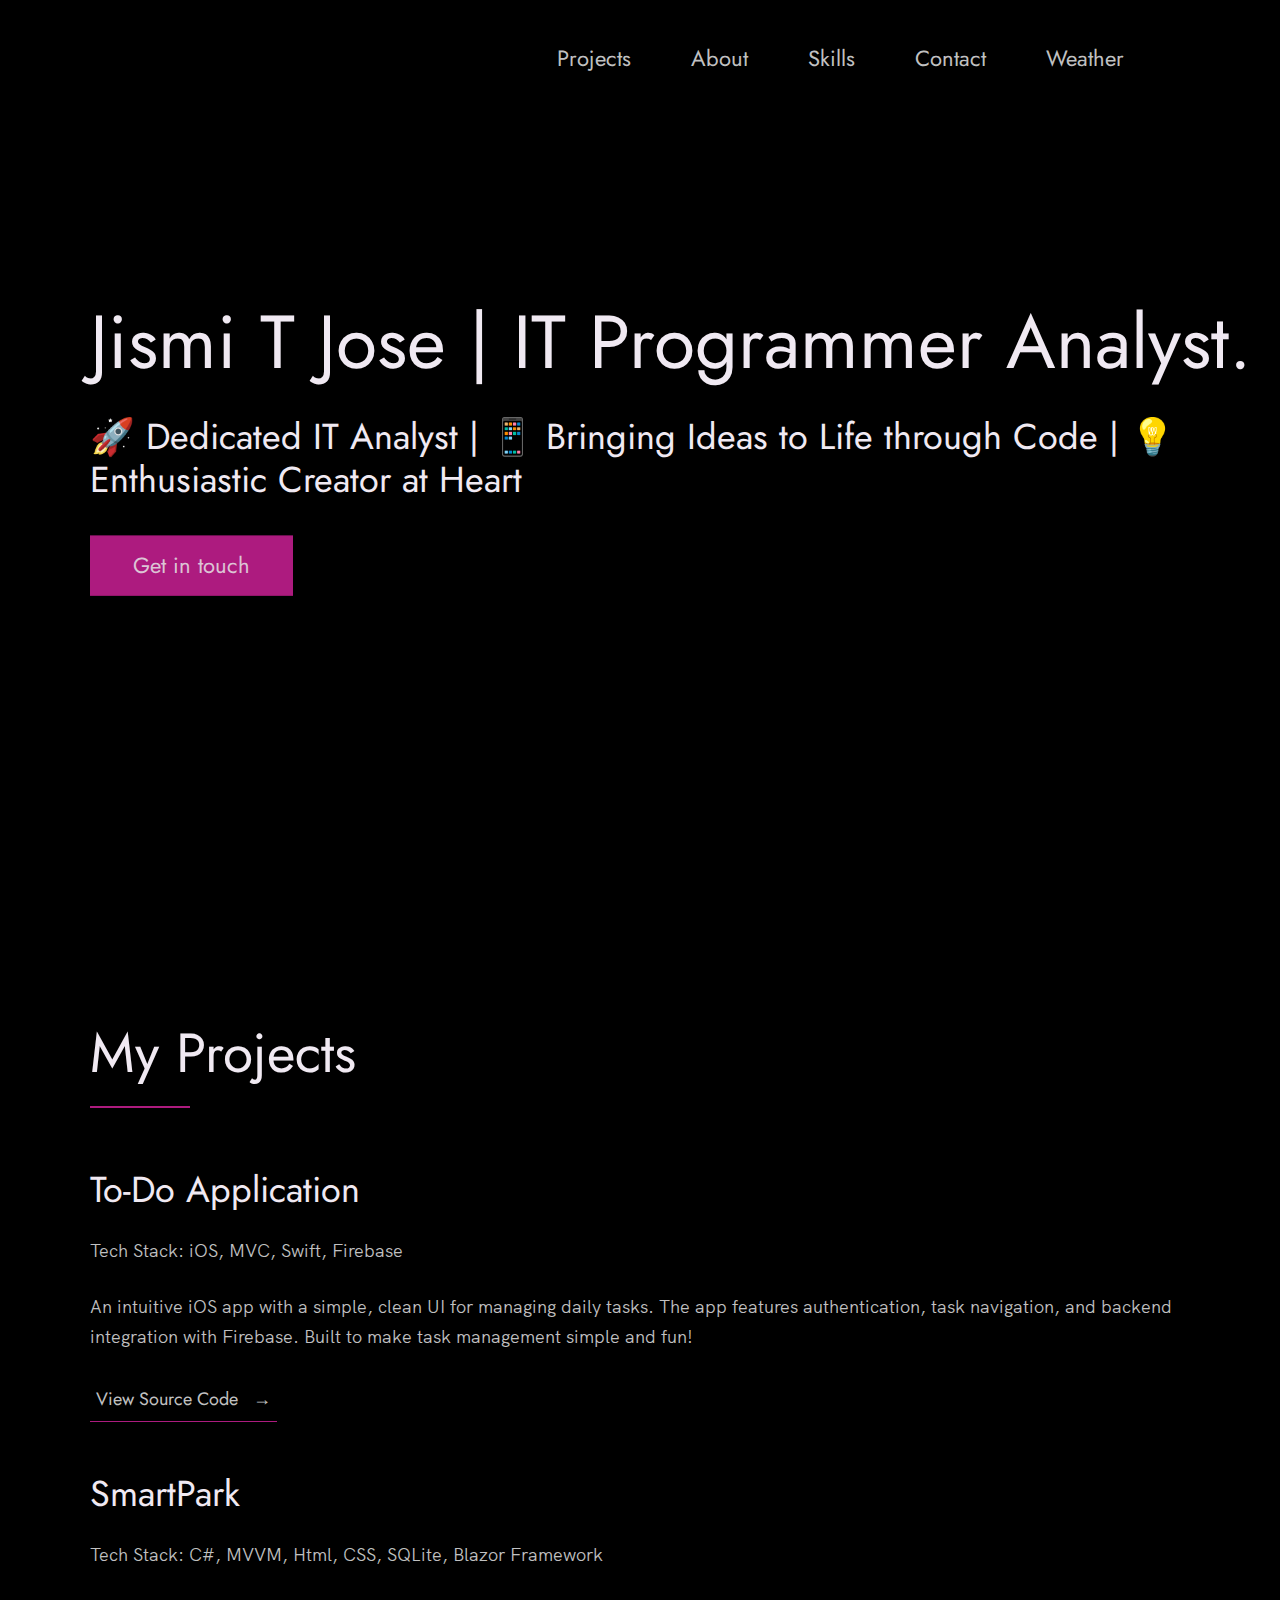
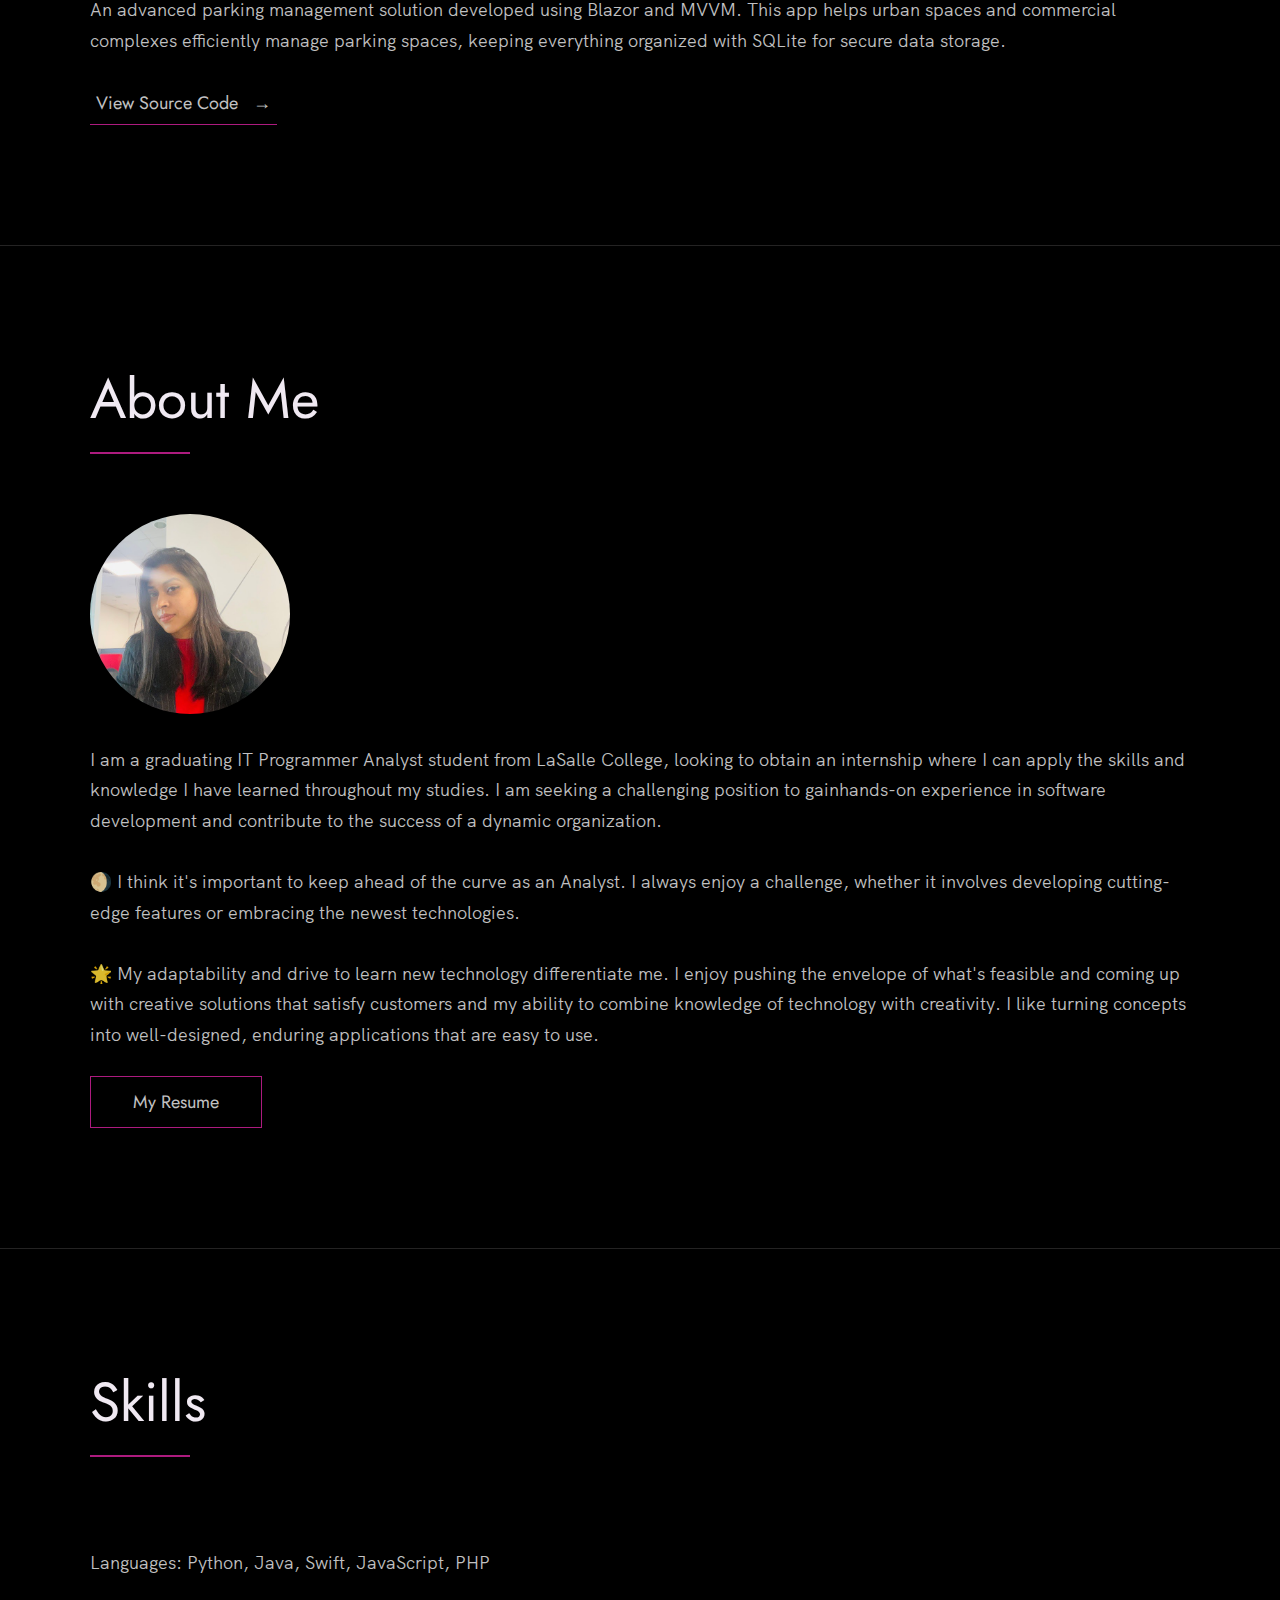
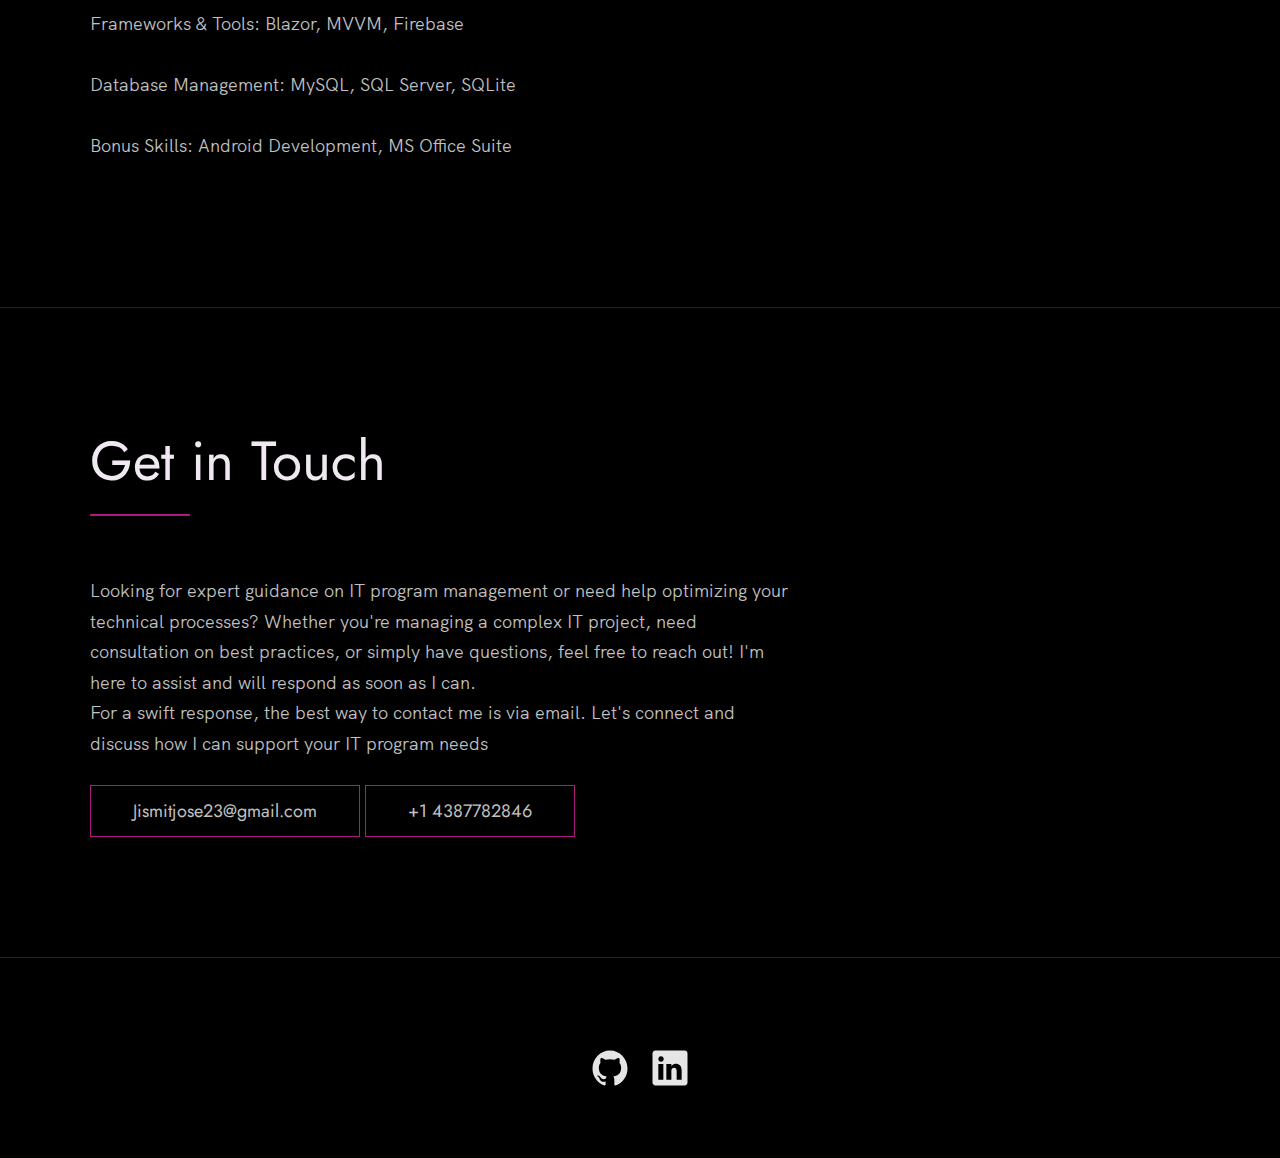
==== commit 664b2dee: "updated github project link" ====
--- a/index.html
+++ b/index.html
@@ -69,6 +69,13 @@
                 An intuitive iOS app with a simple, clean UI for managing daily tasks. The app features authentication, task navigation, and backend integration with Firebase. Built to make task management simple and fun!
               </p>
               <div>
+                <div class="work__links">
+                  <a href="https://github.com/jismitjose/InstaView-App" target="_blank" class="link__text">
+                    View Source Code <span>&rarr;</span>
+                  </a>
+                  <a href="https://github.com/jismitjose/InstaView-App" title="View Source Code" target="_blank">
+                  </a>
+                </div>
                 <h3>SmartPark</h3>
                 <p>Tech Stack: C#, MVVM, Html, CSS, SQLite, Blazor Framework</strong></p>
                   <p>
